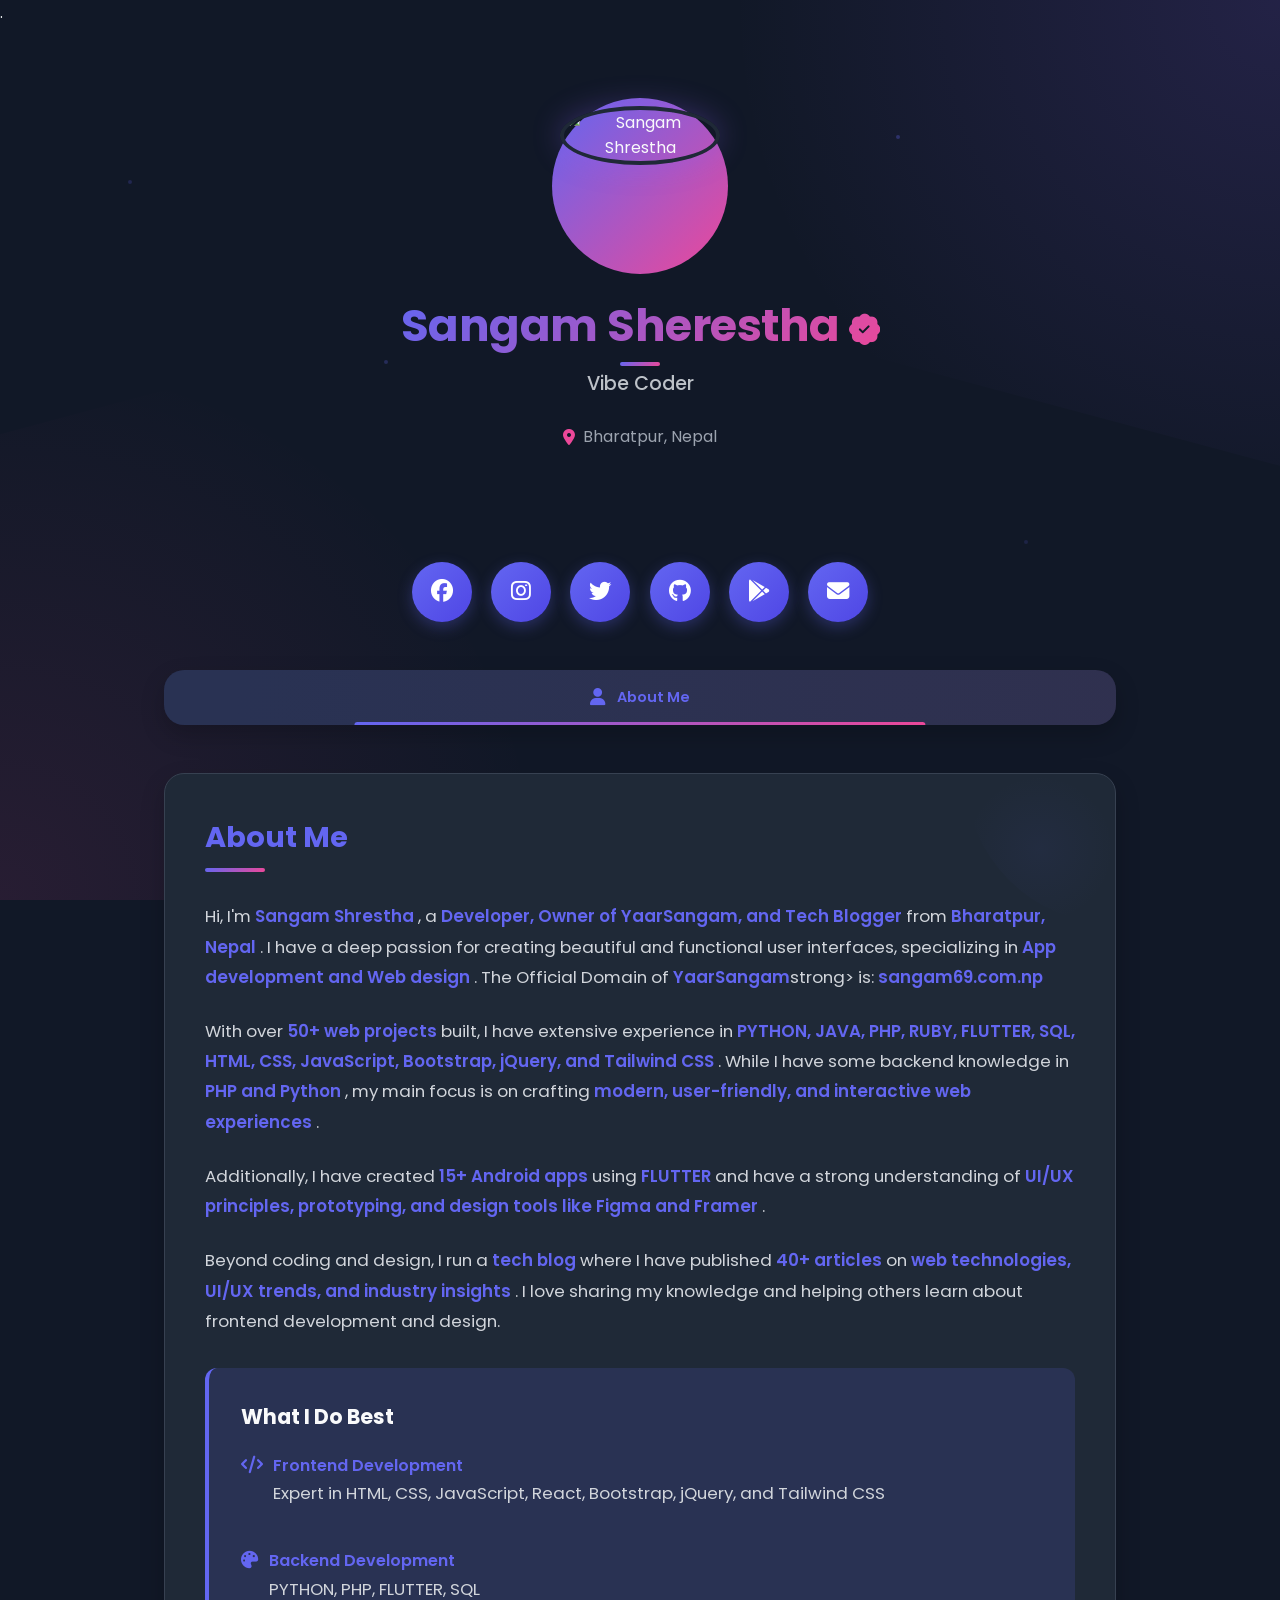
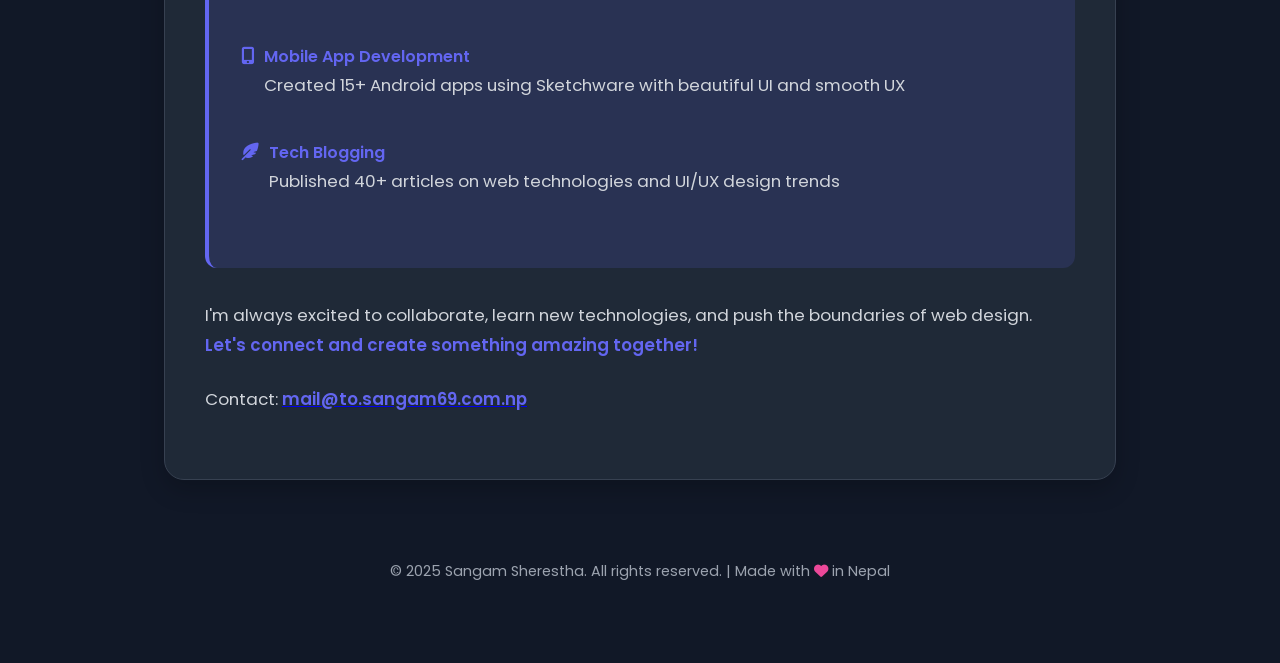
==== index.html @ 2cd7aa56 "Change stylesheet link to local style.css" ====
<!DOCTYPE html>
 <html lang="en">
 <head>
   <meta charset="UTF-8">
   <meta name="viewport" content="width=device-width, initial-scale=1.0">
   <title>Sangam Sherestha</title>
      <meta name='description' content='Sangam Shrestha'>.
   <link rel="preconnect" href="https://fonts.googleapis.com">
   <link rel="preconnect" href="https://fonts.gstatic.com" crossorigin>
      
   <link href="https://fonts.googleapis.com/css2?family=Poppins:wght@300;400;500;600;700;800&display=swap" rel="stylesheet">
   <link rel="stylesheet" href="https://cdnjs.cloudflare.com/ajax/libs/font-awesome/6.4.0/css/all.min.css">
   <link rel="stylesheet" href="https://cdn.jsdelivr.net/npm/bootstrap-icons@1.11.3/font/bootstrap-icons.min.css">
   <link rel="stylesheet" href="/style.css" type="text/css" media="all" />
      <meta name="google-site-verification" content="MipAmuFURHZiHz9UhLTNZbTchlfmKAf_ynTm5iYg9GI" />
      <link rel="icon" type="image/x-icon" href="https://yaarsangam.vercel.app//favicon.png">
 </head>
 <body>
   <!-- Background elements -->
   <div class="bg-gradient"> </div>
   <div class="particles">
     <div class="particle"> </div>
     <div class="particle"> </div>
     <div class="particle"> </div>
     <div class="particle"> </div>
     <div class="particle"> </div>
     <div class="particle"> </div>
   </div>

   <div class="container">
     <!-- Header with profile information -->
     <header>
       <div class="profile">
         <div class="profile-img-container">
           <img src="https://sangam69.com.np/uploads/team/2025-11-01-Ch7lHlYP.jpg" alt="Sangam Shrestha" class="profile-img">
         </div>
         <h1>Sangam Sherestha  <i class="bi bi-patch-check-fill" style="color: #3897F0; font-size: 0.7em; vertical-align: center;"> </i> </h1>
         <p class="tagline"> Vibe Coder</p>
         <div class="location">
           <i class="fas fa-map-marker-alt"> </i> Bharatpur, Nepal
         </div>
          
       </div>
     </header>

     <!-- Social media links -->
     <div class="social-links">
       <a href="https://www.facebook.com/to.sangam69.com.np" target="_blank" class="social-btn" aria-label="Facebook">
         <i class="fab fa-facebook"> </i>
       </a>
       <a href="https://instagram.com/to.sangam69.com.np" target="_blank" class="social-btn" aria-label="Instagram">
         <i class="fab fa-instagram"> </i>
       </a>
       <a href="https://twitter.com/" target="_blank" class="social-btn" aria-label="Twitter/X">
         <i class="fab fa-twitter"> </i>
       </a>
       <a href="https://github.com/yaarsangam" target="_blank" class="social-btn" aria-label="GitHub">
         <i class="fab fa-github"> </i>
       </a>
       <a href="https://play.google.com/store/apps/dev?id=5326924661197184970&hl=en" target="_blank" class="social-btn" aria-label="Telegram">
         <i class="fab fa-google-play"> </i>
       </a>
       <a href="mailto:mail@to.sangam69.com.np" class="social-btn" aria-label="Email">
         <i class="fas fa-envelope"> </i>
       </a>
     </div>

     <!-- Navigation tabs -->
     <div class="tabs-container">
       <ul class="tabs">
         <li class="active" data-tab="about-tab"> <i class="fas fa-user"> </i> About Me </li>
       
        
       </ul>
     </div>

     <!-- Tab contents -->
     <!-- About Tab -->
     <div class="tab-content active" id="about-tab">
       <div class="about-me">
         <h3 class="section-title">About Me </h3>
         <p>
          Hi, I'm  <strong>Sangam Shrestha </strong>, a  <strong>Developer, Owner of YaarSangam, and Tech Blogger </strong> from  <strong>Bharatpur, Nepal </strong>.  
          I have a deep passion for creating beautiful and functional user interfaces, specializing in  <strong>App development and Web design </strong>. The Official Domain of <strong>YaarSangam</strong>strong> is:<strong> sangam69.com.np</strong>  
         </p>
         <p>
          With over  <strong>50+ web projects </strong> built, I have extensive experience in  <strong>PYTHON, JAVA, PHP, RUBY, FLUTTER, SQL, HTML, CSS, JavaScript, Bootstrap, jQuery, and Tailwind CSS </strong>.  
          While I have some backend knowledge in  <strong>PHP and Python </strong>, my main focus is on crafting  <strong>modern, user-friendly, and interactive web experiences </strong>.  
         </p>
         <p>
          Additionally, I have created  <strong>15+ Android apps </strong> using  <strong>FLUTTER </strong> and have a strong understanding of  <strong>UI/UX principles, prototyping, and design tools like Figma and Framer </strong>.  
         </p>
         <p>
          Beyond coding and design, I run a  <strong>tech blog </strong> where I have published  <strong>40+ articles </strong> on  <strong>web technologies, UI/UX trends, and industry insights </strong>.  
          I love sharing my knowledge and helping others learn about frontend development and design.  
         </p>

         <div class="skill-highlight">
           <h4>What I Do Best </h4>
           <div class="skill-grid">
             <div class="skill-item">
               <div class="skill-icon">
                 <i class="fas fa-code"> </i>
               </div>
               <div class="skill-content">
                 <strong>Frontend Development </strong>
                 <p>Expert in HTML, CSS, JavaScript, React, Bootstrap, jQuery, and Tailwind CSS </p>
               </div>
             </div>
             <div class="skill-item">
               <div class="skill-icon">
                 <i class="fas fa-palette"> </i>
               </div>
               <div class="skill-content">
                 <strong>Backend Development </strong>
                 <p> PYTHON, PHP, FLUTTER, SQL</p>
               </div>
             </div>
             <div class="skill-item">
               <div class="skill-icon">
                 <i class="fas fa-mobile-alt"> </i>
               </div>
               <div class="skill-content">
                 <strong>Mobile App Development </strong>
                 <p>Created 15+ Android apps using Sketchware with beautiful UI and smooth UX </p>
               </div>
             </div>
             <div class="skill-item">
               <div class="skill-icon">
                 <i class="fas fa-feather-alt"> </i>
               </div>
               <div class="skill-content">
                 <strong>Tech Blogging </strong>
                 <p>Published 40+ articles on web technologies and UI/UX design trends </p>
               </div>
             </div>
           </div>
         </div>

         <p>
          I'm always excited to collaborate, learn new technologies, and push the boundaries of web design.  
           <strong>Let's connect and create something amazing together! </strong>  
         </p>

         
         <p>
          Contact:  
           <a href="mailto:mail@to.sangam69.com.np"><strong> mail@to.sangam69.com.np </strong>  </a>
         </p>
       </div>
     </div>

    


     <!-- Footer -->
     <footer>
       <p>© 2025 Sangam Sherestha. All rights reserved. | Made with  <i class="fas fa-heart" style="color: var(--accent-color);"> </i> in Nepal </p>
     </footer>
   </div>

   <!-- Scroll to top button -->
   <div class="scroll-top" id="scrollTop">
     <i class="fas fa-arrow-up"> </i>
   </div>
 
 </body>
 </html>
---- style.css ----
:root {
      --primary-color: #6366F1;
      --secondary-color: #8B5CF6;
      --accent-color: #EC4899;
      --background-dark: #111827;
      --background-card: #1F2937;
      --text-primary: #F9FAFB;
      --text-secondary: #D1D5DB;
      --text-muted: #9CA3AF;
      --border-color: #374151;
      --card-shadow: 0 10px 25px rgba(0, 0, 0, 0.2);
      --gradient-primary: linear-gradient(135deg, #6366F1, #4F46E5);
      --gradient-secondary: linear-gradient(135deg, #8B5CF6, #7C3AED);
      --gradient-accent: linear-gradient(135deg, #EC4899, #DB2777);
      --gradient-main: linear-gradient(135deg, #6366F1, #EC4899);
      --success-color: #10B981;
      --shadow-glow: 0 0 30px rgba(139, 92, 246, 0.3);
    }

    * {
      margin: 0;
      padding: 0;
      box-sizing: border-box;
    }

    body {
      font-family: 'Poppins', sans-serif;
      background-color: var(--background-dark);
      color: var(--text-primary);
      line-height: 1.6;
      overflow-x: hidden;
      position: relative;
      min-height: 100vh;
    }

    .bg-gradient {
      position: fixed;
      top: 0;
      left: 0;
      width: 100%;
      height: 100%;
      z-index: -1;
      background: var(--background-dark);
      overflow: hidden;
    }

    .bg-gradient::before {
      content: '';
      position: absolute;
      top: -50%;
      right: -50%;
      width: 100%;
      height: 100%;
      background: radial-gradient(circle, rgba(139, 92, 246, 0.15) 0%, rgba(17, 24, 39, 0) 70%);
      transform: rotate(15deg);
    }

    .bg-gradient::after {
      content: '';
      position: absolute;
      bottom: -50%;
      left: -50%;
      width: 100%;
      height: 100%;
      background: radial-gradient(circle, rgba(236, 72, 153, 0.1) 0%, rgba(17, 24, 39, 0) 70%);
      transform: rotate(-15deg);
    }

    .container {
      max-width: 1000px;
      margin: 0 auto;
      padding: 3rem 1.5rem;
      position: relative;
      z-index: 1;
    }

    /* Animated particles */
    .particles {
      position: fixed;
      top: 0;
      left: 0;
      width: 100%;
      height: 100%;
      z-index: -1;
      overflow: hidden;
    }

    .particle {
      position: absolute;
      width: 4px;
      height: 4px;
      background-color: rgba(99, 102, 241, 0.5);
      border-radius: 50%;
      animation: float 20s infinite linear;
    }

    .particle:nth-child(1) {
      top: 20%;
      left: 10%;
      animation-duration: 25s;
      animation-delay: 0s;
      opacity: 0.4;
    }

    .particle:nth-child(2) {
      top: 60%;
      left: 80%;
      animation-duration: 30s;
      animation-delay: 1s;
      opacity: 0.3;
    }

    .particle:nth-child(3) {
      top: 40%;
      left: 30%;
      animation-duration: 22s;
      animation-delay: 2s;
      opacity: 0.5;
    }

    .particle:nth-child(4) {
      top: 80%;
      left: 50%;
      animation-duration: 28s;
      animation-delay: 1.5s;
      opacity: 0.2;
    }

    .particle:nth-child(5) {
      top: 15%;
      left: 70%;
      animation-duration: 26s;
      animation-delay: 3s;
      opacity: 0.6;
    }

    .particle:nth-child(6) {
      top: 75%;
      left: 15%;
      animation-duration: 32s;
      animation-delay: 2.5s;
      opacity: 0.3;
    }

    @keyframes float {
      0% {
        transform: translate(0, 0) rotate(0deg);
      }
      50% {
        transform: translate(100px, 100px) rotate(180deg);
      }
      100% {
        transform: translate(0, 0) rotate(360deg);
      }
    }

    /* Header styles */
    header {
      text-align: center;
      margin-bottom: 3rem;
      position: relative;
    }

    .profile {
      display: flex;
      flex-direction: column;
      align-items: center;
      position: relative;
      padding: 2rem 0;
      opacity: 0;
      transform: translateY(20px);
      animation: fadeInUp 0.8s forwards 0.2s;
    }

    .profile-img-container {
      position: relative;
      width: 160px;
      height: 160px;
      margin-bottom: 1.5rem;
    }

    .profile-img {
      width: 100%;
      height: 100%;
      border-radius: 50%;
      object-fit: cover;
      border: 4px solid var(--background-card);
      box-shadow: var(--shadow-glow);
      transition: transform 0.4s ease, box-shadow 0.4s ease;
      position: relative;
      z-index: 2;
    }

    .profile-img:hover {
      transform: scale(1.05);
      box-shadow: 0 0 40px rgba(139, 92, 246, 0.5);
    }

    .profile-img-container::before {
      content: '';
      position: absolute;
      top: -8px;
      left: -8px;
      right: -8px;
      bottom: -8px;
      border-radius: 50%;
      background: var(--gradient-main);
      z-index: 1;
      animation: rotate 10s linear infinite;
    }

    @keyframes rotate {
      from {
        transform: rotate(0deg);
      }
      to {
        transform: rotate(360deg);
      }
    }

    .profile h1 {
      font-size: 2.8rem;
      margin-bottom: 0.5rem;
      background: var(--gradient-main);
      -webkit-background-clip: text;
      background-clip: text;
      -webkit-text-fill-color: transparent;
      font-weight: 700;
      letter-spacing: -0.5px;
      position: relative;
      display: inline-block;
    }

    .profile h1::after {
      content: '';
      position: absolute;
      bottom: -5px;
      left: 50%;
      transform: translateX(-50%);
      width: 40px;
      height: 4px;
      background: var(--gradient-main);
      border-radius: 10px;
    }

    .tagline {
      color: var(--text-secondary);
      font-size: 1.2rem;
      font-weight: 500;
      margin-bottom: 1.5rem;
      opacity: 0.9;
    }

    .location {
      display: flex;
      align-items: center;
      justify-content: center;
      color: var(--text-muted);
      font-size: 1rem;
      margin-bottom: 2rem;
    }

    .location i {
      margin-right: 0.5rem;
      color: var(--accent-color);
    }

    .website {
      display: flex;
      align-items: center;
      justify-content: center;
      color: var(--text-muted);
      font-size: 1rem;
      margin-bottom: 2rem;
    }

    .website i {
      margin-right: 0.5rem;
      color: var(--accent-color);
    }

    /* Social links */
    .social-links {
      display: flex;
      justify-content: center;
      flex-wrap: wrap;
      gap: 1.2rem;
      margin-bottom: 3rem;
      opacity: 0;
      transform: translateY(20px);
      animation: fadeInUp 0.8s forwards 0.4s;
    }

    .social-btn {
      display: flex;
      justify-content: center;
      align-items: center;
      width: 60px;
      height: 60px;
      border-radius: 50%;
      color: white;
      background: var(--gradient-primary);
      transition: all 0.3s ease;
      text-decoration: none;
      box-shadow: 0 5px 15px rgba(99, 102, 241, 0.3);
      position: relative;
      overflow: hidden;
    }

    .social-btn::before {
      content: '';
      position: absolute;
      top: 0;
      left: 0;
      width: 100%;
      height: 100%;
      background: var(--gradient-accent);
      opacity: 0;
      transition: opacity 0.3s ease;
    }

    .social-btn:hover {
      transform: translateY(-5px) scale(1.1);
      box-shadow: 0 10px 25px rgba(236, 72, 153, 0.4);
    }

    .social-btn:hover::before {
      opacity: 1;
    }

    .social-btn i {
      font-size: 1.4rem;
      position: relative;
      z-index: 1;
    }

    /* Navigation tabs */
    .tabs-container {
      margin-bottom: 3rem;
      opacity: 0;
      transform: translateY(20px);
      animation: fadeInUp 0.8s forwards 0.6s;
    }

    .tabs {
      display: flex;
      list-style: none;
      background-color: var(--background-card);
      border-radius: 20px;
      box-shadow: var(--card-shadow);
      overflow: hidden;
      position: relative;
      z-index: 5;
    }

    .tabs::before {
      content: '';
      position: absolute;
      top: 0;
      left: 0;
      width: 100%;
      height: 100%;
      background: linear-gradient(to right, rgba(99, 102, 241, 0.05), rgba(236, 72, 153, 0.05));
      z-index: -1;
    }

    .tabs li {
      flex: 1;
      text-align: center;
      padding: 1rem 0.5rem;
      cursor: pointer;
      font-weight: 600;
      transition: all 0.4s cubic-bezier(0.175, 0.885, 0.32, 1.275);
      font-size: 0.9rem;
      position: relative;
      overflow: hidden;
      color: var(--text-muted);
      border-radius: 15px;
      display: inline-flex;
      align-items: center;
      justify-content: center;
      gap: 4px;
      white-space: nowrap;
    }

    .tabs li::before {
      content: '';
      position: absolute;
      bottom: 0;
      left: 50%;
      transform: translateX(-50%);
      width: 0;
      height: 3px;
      background: var(--gradient-main);
      transition: width 0.3s ease;
      border-radius: 3px 3px 0 0;
    }

    .tabs li.active {
      color: var(--primary-color);
      background-color: rgba(99, 102, 241, 0.1);
    }

    .tabs li.active::before {
      width: 60%;
    }

    .tabs li:not(.active):hover {
      background-color: rgba(99, 102, 241, 0.05);
      color: var(--text-secondary);
    }

    .tabs li:not(.active):hover::before {
      width: 20%;
    }

    .tabs li i {
      margin-right: 8px;
      font-size: 1.1rem;
    }

    /* Tab content */
    .tab-content {
      display: none;
      animation: fadeIn 0.5s;
      background-color: var(--background-card);
      border-radius: 20px;
      padding: 2.5rem;
      box-shadow: var(--card-shadow);
      margin-bottom: 3rem;
      position: relative;
      overflow: hidden;
      transition: all 0.3s ease;
      border: 1px solid var(--border-color);
      opacity: 0;
      transform: translateY(20px);
    }

    .tab-content.active {
      display: block;
      animation: fadeInUp 0.5s forwards;
    }

    .tab-content::before {
      content: '';
      position: absolute;
      top: 0;
      right: 0;
      width: 150px;
      height: 150px;
      background: radial-gradient(circle, rgba(99,102,241,0.05) 0%, rgba(17,24,39,0) 70%);
      border-radius: 0 0 0 100%;
    }

    @keyframes fadeIn {
      from { opacity: 0; }
      to { opacity: 1; }
    }

    @keyframes fadeInUp {
      from { 
        opacity: 0;
        transform: translateY(20px);
      }
      to { 
        opacity: 1;
        transform: translateY(0);
      }
    }

    /* About section */
    .section-title {
      color: var(--primary-color);
      margin-bottom: 1.8rem;
      font-size: 1.8rem;
      position: relative;
      padding-bottom: 0.8rem;
      display: inline-block;
    }

    .section-title::after {
      content: "";
      position: absolute;
      bottom: 0;
      left: 0;
      width: 60px;
      height: 4px;
      background: var(--gradient-main);
      border-radius: 10px;
    }

    .about-me p {
      margin-bottom: 1.5rem;
      font-size: 1.05rem;
      color: var(--text-secondary);
      line-height: 1.8;
    }

    .about-me strong {
      color: var(--primary-color);
      font-weight: 600;
    }

    .about-me i {
      color: var(--success-color);
      margin-right: 8px;
    }

    .skill-highlight {
      background-color: rgba(99, 102, 241, 0.15);
      border-radius: 12px;
      padding: 2rem;
      margin: 2rem 0;
      border-left: 4px solid var(--primary-color);
    }

    .skill-highlight h4 {
      color: var(--text-primary);
      margin-bottom: 1.2rem;
      font-size: 1.3rem;
    }

    .skill-item {
      display: flex;
      align-items: flex-start;
      margin-bottom: 1rem;
      color: var(--text-secondary);
    }

    .skill-item i {
      color: var(--primary-color);
      font-size: 1.1rem;
      margin-right: 10px;
      margin-top: 3px;
    }

    /* Projects section */
    .projects-grid {
      display: grid;
      grid-template-columns: repeat(auto-fill, minmax(280px, 1fr));
      gap: 30px;
      margin-top: 1.8rem;
    }

    .project-card {
      background-color: rgba(31, 41, 55, 0.7);
      border-radius: 16px;
      overflow: hidden;
      box-shadow: var(--card-shadow);
      transition: all 0.4s ease;
      position: relative;
      top: 0;
      border: 1px solid var(--border-color);
      opacity: 0;
      transform: translateY(20px);
      animation: fadeInUp 0.5s forwards;
      animation-delay: calc(var(--index) * 0.1s);
    }

    .project-card:hover {
      transform: translateY(-10px);
      box-shadow: 0 15px 35px rgba(0, 0, 0, 0.3);
      border-color: rgba(99, 102, 241, 0.3);
    }

    .project-image {
      height: 200px;
      position: relative;
      overflow: hidden;
      display: flex;
      align-items: center;
      justify-content: center;
      transition: all 0.4s ease;
    }

    .project-image img {
      width: 100%;
      height: 100%;
      object-fit: cover;
      transition: transform 0.4s ease;
    }

    .project-image::after {
      content: '';
      position: absolute;
      bottom: 0;
      left: 0;
      width: 100%;
      height: 70%;
      background: linear-gradient(to top, rgba(17, 24, 39, 0.9), rgba(17, 24, 39, 0));
    }

    .project-card:hover .project-image img {
      transform: scale(1.1);
    }

    .project-overlay {
      position: absolute;
      top: 15px;
      left: 15px;
      z-index: 2;
    }

    .project-category {
      display: inline-block;
      background-color: rgba(99, 102, 241, 0.9);
      color: white;
      font-size: 0.8rem;
      font-weight: 600;
      padding: 6px 15px;
      border-radius: 30px;
      box-shadow: 0 5px 15px rgba(0, 0, 0, 0.2);
    }

    .project-content {
      padding: 1.5rem;
    }

    .project-card h4 {
      color: var(--text-primary);
      font-size: 1.3rem;
      font-weight: 600;
      margin-bottom: 0.8rem;
    }

    .project-card p {
      font-size: 0.95rem;
      color: var(--text-muted);
      line-height: 1.6;
      margin-bottom: 1.5rem;
    }

    .project-tags {
      display: flex;
      flex-wrap: wrap;
      gap: 8px;
      margin-bottom: 1.5rem;
    }

    .project-tag {
      font-size: 0.75rem;
      background-color: rgba(55, 65, 81, 0.7);
      color: var(--text-secondary);
      padding: 4px 10px;
      border-radius: 20px;
    }

    .project-link {
      display: inline-block;
      background: var(--gradient-primary);
      color: white;
      text-align: center;
      padding: 0.8rem 1.5rem;
      border-radius: 30px;
      text-decoration: none;
      font-weight: 500;
      transition: all 0.3s;
      position: relative;
      overflow: hidden;
      z-index: 1;
      box-shadow: 0 5px 15px rgba(99, 102, 241, 0.3);
    }

    .project-link::before {
      content: '';
      position: absolute;
      top: 0;
      left: 0;
      width: 100%;
      height: 100%;
      background: var(--gradient-accent);
      opacity: 0;
      transition: opacity 0.3s ease;
      z-index: -1;
    }

    .project-link:hover {
      transform: translateY(-3px);
      box-shadow: 0 8px 25px rgba(236, 72, 153, 0.4);
    }

    .project-link:hover::before {
      opacity: 1;
    }

    .project-link i {
      margin-left: 8px;
    }

    /* Skills section */
    .skills-container {
      display: flex;
      flex-direction: column;
      gap: 35px;
      margin-top: 1.8rem;
    }

    .skill-category {
      background-color: rgba(31, 41, 55, 0.7);
      border-radius: 16px;
      padding: 2rem;
      box-shadow: var(--card-shadow);
      border: 1px solid var(--border-color);
      transition: all 0.3s ease;
    }

    .skill-category:hover {
      transform: translateY(-5px);
      box-shadow: 0 15px 30px rgba(0, 0, 0, 0.2);
      border-color: rgba(99, 102, 241, 0.3);
    }

    .skill-category h4 {
      margin-bottom: 1.5rem;
      color: var(--primary-color);
      font-size: 1.3rem;
      position: relative;
      display: inline-block;
      padding-bottom: 0.5rem;
    }

    .skill-category h4::after {
      content: "";
      position: absolute;
      bottom: 0;
      left: 0;
      width: 40px;
      height: 3px;
      background: var(--gradient-main);
      border-radius: 10px;
    }

    .skill-items {
      display: flex;
      flex-wrap: wrap;
      gap: 15px;
    }

    .skill-tag {
      position: relative;
      background: rgba(55, 65, 81, 0.7);
      color: var(--text-secondary);
      padding: 10px 20px;
      border-radius: 30px;
      font-size: 0.95rem;
      font-weight: 500;
      box-shadow: 0 4px 10px rgba(0, 0, 0, 0.2);
      transition: all 0.3s;
      overflow: hidden;
      z-index: 1;
      border: 1px solid var(--border-color);
      opacity: 0;
      transform: translateY(10px);
      animation: fadeInUp 0.5s forwards;
      animation-delay: calc(var(--index) * 0.1s);
    }

    .skill-tag::before {
      content: '';
      position: absolute;
      top: 0;
      left: 0;
      width: 100%;
      height: 100%;
      background: var(--gradient-main);
      opacity: 0;
      transition: opacity 0.3s ease;
      z-index: -1;
    }

    .skill-tag:hover {
      transform: translateY(-3px) scale(1.05);
      color: white;
      box-shadow: 0 6px 15px rgba(99, 102, 241, 0.3);
    }

    .skill-tag:hover::before {
      opacity: 1;
    }

    /* Blog section */
    .blog-posts {
      display: flex;
      flex-direction: column;
      gap: 30px;
      margin-top: 1.8rem;
    }

    .blog-card {
      display: flex;
      flex-direction: column;
      background-color: rgba(31, 41, 55, 0.7);
      border-radius: 16px;
      overflow: hidden;
      box-shadow: var(--card-shadow);
      transition: all 0.4s ease;
      border: 1px solid var(--border-color);
      opacity: 0;
      transform: translateY(20px);
      animation: fadeInUp 0.5s forwards;
      animation-delay: calc(var(--index) * 0.1s);
    }

    .blog-card:hover {
      transform: translateY(-8px);
      box-shadow: 0 15px 30px rgba(0, 0, 0, 0.2);
      border-color: rgba(99, 102, 241, 0.3);
    }

    .blog-image {
      height: 220px;
      overflow: hidden;
    }

    .blog-image img {
      width: 100%;
      height: 100%;
      object-fit: cover;
      transition: transform 0.4s ease;
    }

    .blog-card:hover .blog-image img {
      transform: scale(1.1);
    }

    .blog-content {
      padding: 1.8rem;
      flex: 1;
      display: flex;
      flex-direction: column;
    }

    .blog-meta {
      display: flex;
      align-items: center;
      justify-content: space-between;
      margin-bottom: 1rem;
      font-size: 0.9rem;
      color: var(--text-muted);
    }

    .blog-date i {
      margin-right: 6px;
      color: var(--primary-color);
    }

    .blog-category {
      background-color: rgba(99, 102, 241, 0.2);
      color: var(--primary-color);
      padding: 4px 12px;
      border-radius: 20px;
      font-size: 0.8rem;
      font-weight: 500;
    }

    .blog-card h4 {
      font-size: 1.4rem;
      margin-bottom: 1rem;
      color: var(--text-primary);
      line-height: 1.4;
    }

    .blog-excerpt {
      color: var(--text-muted);
      margin-bottom: 1.5rem;
      line-height: 1.6;
      flex: 1;
    }

    .read-more {
      display: inline-block;
      color: var(--primary-color);
      font-weight: 600;
      text-decoration: none;
      transition: all 0.3s;
      position: relative;
    }

    .read-more::after {
      content: '';
      position: absolute;
      bottom: -3px;
      left: 0;
      width: 0;
      height: 2px;
      background: var(--gradient-main);
      transition: width 0.3s ease;
    }

    .read-more:hover {
      color: var(--accent-color);
    }

    .read-more:hover::after {
      width: 100%;
    }

    .read-more i {
      margin-left: 6px;
      transition: transform 0.3s ease;
    }

    .read-more:hover i {
      transform: translateX(5px);
    }

    /* Contact section */
    .contact-form {
      margin-top: 1.8rem;
    }

    .form-group {
      margin-bottom: 1.5rem;
      position: relative;
    }

    .form-group label {
      display: block;
      margin-bottom: 0.8rem;
      color: var(--text-secondary);
      font-weight: 500;
    }

    .form-control {
      width: 100%;
      padding: 1rem 1.2rem;
      background-color: rgba(31, 41, 55, 0.8);
      border: 1px solid var(--border-color);
      border-radius: 12px;
      color: var(--text-primary);
      font-family: 'Poppins', sans-serif;
      font-size: 1rem;
      transition: all 0.3s;
    }

    .form-control:focus {
      outline: none;
      border-color: var(--primary-color);
      box-shadow: 0 0 0 3px rgba(99, 102, 241, 0.2);
      background-color: rgba(31, 41, 55, 0.9);
    }

    textarea.form-control {
      min-height: 150px;
      resize: vertical;
    }

    .submit-btn {
      display: inline-block;
      background: var(--gradient-primary);
      color: white;
      border: none;
      padding: 1rem 2rem;
      border-radius: 30px;
      font-size: 1rem;
      font-weight: 600;
      cursor: pointer;
      transition: all 0.3s;
      box-shadow: 0 5px 15px rgba(99, 102, 241, 0.3);
      position: relative;
      overflow: hidden;
      z-index: 1;
    }

    .submit-btn::before {
      content: '';
      position: absolute;
      top: 0;
      left: 0;
      width: 100%;
      height: 100%;
      background: var(--gradient-accent);
      opacity: 0;
      transition: opacity 0.3s ease;
      z-index: -1;
    }

    .submit-btn:hover {
      transform: translateY(-3px);
      box-shadow: 0 8px 25px rgba(236, 72, 153, 0.4);
    }

    .submit-btn:hover::before {
      opacity: 1;
    }

    .submit-btn i {
      margin-right: 8px;
    }

    /* Footer */
    footer {
      text-align: center;
      padding: 2rem 0;
      color: var(--text-muted);
      font-size: 0.9rem;
      position: relative;
    }

    footer a {
      color: var(--primary-color);
      text-decoration: none;
      transition: color 0.3s;
    }

    footer a:hover {
      color: var(--accent-color);
    }

    /* Scroll to top button */
    .scroll-top {
      position: fixed;
      bottom: 30px;
      right: 30px;
      width: 50px;
      height: 50px;
      background: var(--gradient-primary);
      border-radius: 50%;
      display: flex;
      align-items: center;
      justify-content: center;
      color: white;
      font-size: 1.2rem;
      cursor: pointer;
      opacity: 0;
      visibility: hidden;
      transition: all 0.3s;
      box-shadow: 0 5px 15px rgba(99, 102, 241, 0.3);
      z-index: 100;
    }

    .scroll-top.visible {
      opacity: 1;
      visibility: visible;
    }

    .scroll-top:hover {
      transform: translateY(-5px);
      box-shadow: 0 8px 25px rgba(236, 72, 153, 0.4);
      background: var(--gradient-accent);
    }

    /* Media Queries */
    @media (max-width: 768px) {
      .container {
        padding: 2rem 1rem;
      }

      .profile h1 {
        font-size: 2.2rem;
      }

      .tagline {
        font-size: 1rem;
      }

      .tabs {
        padding: 6px;
        gap: 4px;
      }

      .tabs li {
        padding: 0.8rem 0.4rem;
        font-size: 0.8rem;
      }

      .tabs li i {
        font-size: 0.9rem;
      }

      .tab-content {
        padding: 2rem 1.5rem;
      }

      .section-title {
        font-size: 1.5rem;
      }

      .projects-grid {
        grid-template-columns: 1fr;
      }

      .blog-card {
        flex-direction: column;
      }

      .blog-image {
        width: 100%;
        height: 200px;
      }
    }

    @media (max-width: 480px) {
      .profile-img-container {
        width: 140px;
        height: 140px;
      }

      .profile h1 {
        font-size: 1.8rem;
      }

      .social-btn {
        width: 50px;
        height: 50px;
      }

      .tabs li {
        padding: 0.6rem 0.3rem;
        font-size: 0.7rem;
      }

      .tabs li i {
        font-size: 0.8rem;
      }

      .section-title {
        font-size: 1.4rem;
      }

      .skill-tag {
        font-size: 0.85rem;
        padding: 8px 15px;
      }

      .submit-btn {
        width: 100%;
      }
    }

    .notification {
      position: fixed;
      top: 20px;
      right: 20px;
      padding: 15px 20px;
      border-radius: 10px;
      background-color: var(--background-card);
      border-left: 4px solid var(--primary-color);
      box-shadow: 0 5px 20px rgba(0, 0, 0, 0.3);
      display: flex;
      align-items: center;
      justify-content: space-between;
      z-index: 1000;
      max-width: 350px;
      transform: translateX(120%);
      transition: transform 0.3s ease;
    }

    .notification.show {
      transform: translateX(0);
    }

    .notification.success {
      border-left-color: var(--success-color);
    }

    .notification.error {
      border-left-color: #EF4444;
    }

    .notification-content {
      display: flex;
      align-items: center;
    }

    .notification-content i {
      font-size: 1.2rem;
      margin-right: 10px;
    }

    .notification.success .notification-content i {
      color: var(--success-color);
    }

    .notification.error .notification-content i {
      color: #EF4444;
    }

    .notification p {
      color: var(--text-secondary);
      font-size: 0.95rem;
    }

    .close-notification {
      background: none;
      border: none;
      color: var(--text-muted);
      cursor: pointer;
      font-size: 0.9rem;
      margin-left: 15px;
      transition: color 0.3s;
    }

    .close-notification:hover {
      color: var(--text-primary);
    }
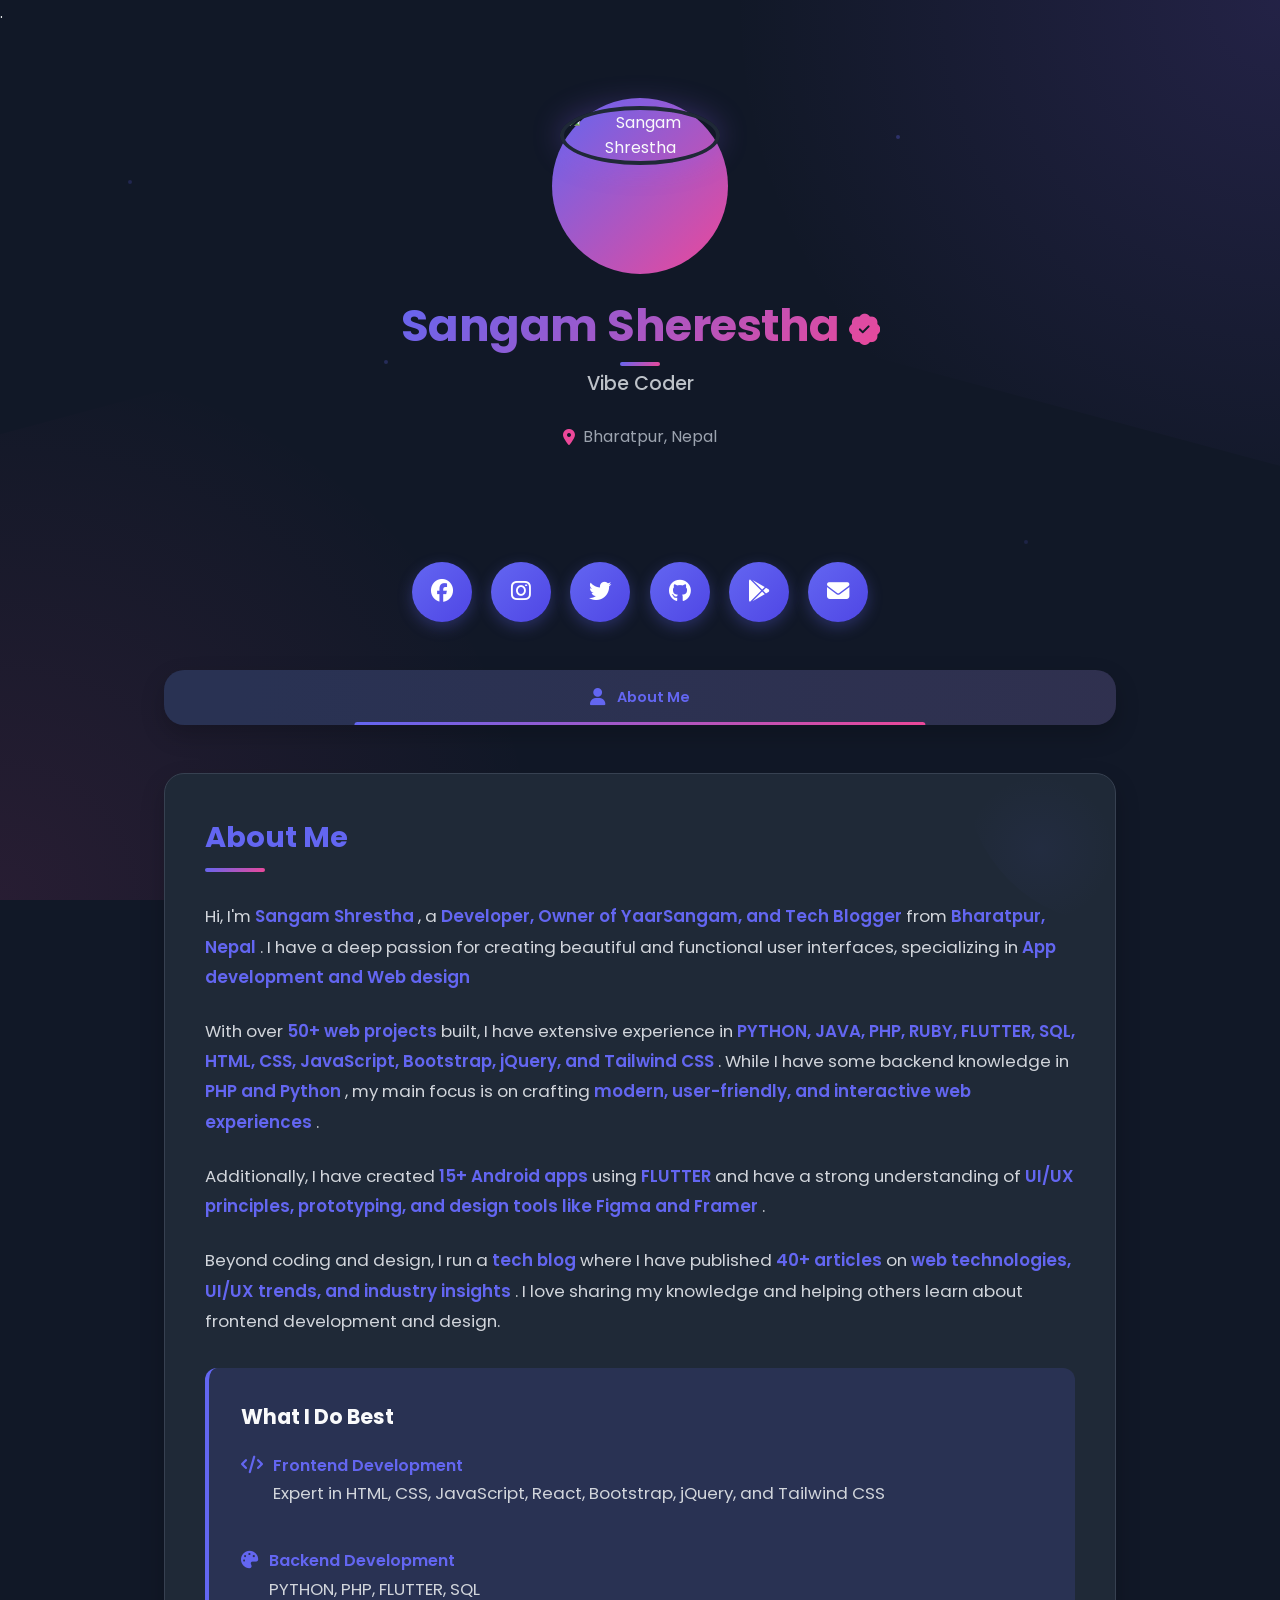
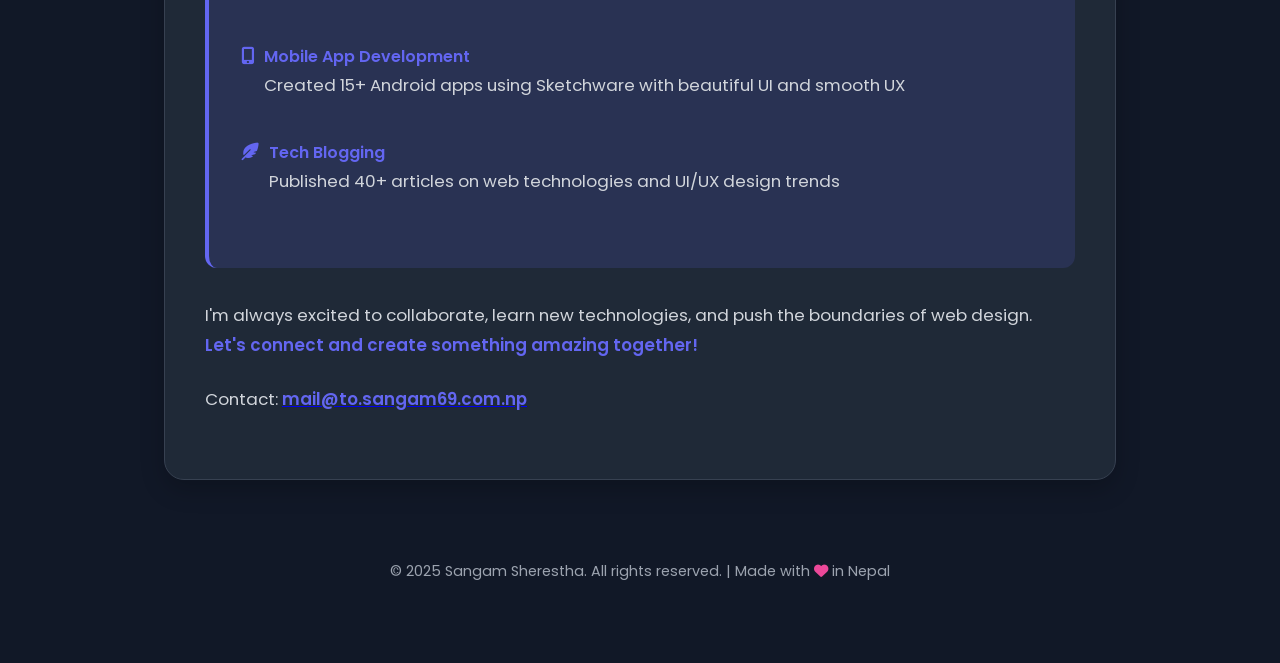
==== commit 1de6b438: "Update About Me section in index.html Removed the official domain mention from the About Me section." ====
--- a/index.html
+++ b/index.html
@@ -13,8 +13,16 @@
    <link rel="stylesheet" href="https://cdnjs.cloudflare.com/ajax/libs/font-awesome/6.4.0/css/all.min.css">
    <link rel="stylesheet" href="https://cdn.jsdelivr.net/npm/bootstrap-icons@1.11.3/font/bootstrap-icons.min.css">
    <link rel="stylesheet" href="/style.css" type="text/css" media="all" />
-      <meta name="google-site-verification" content="MipAmuFURHZiHz9UhLTNZbTchlfmKAf_ynTm5iYg9GI" />
-      <link rel="icon" type="image/x-icon" href="https://yaarsangam.vercel.app//favicon.png">
+      
+      
+
+  <link rel="icon" href="https://sangamsherestha.qzz.io/ogimg.jpg" type="image/x-icon">
+
+  <meta property="og:title" content="Sangam Shrestha">
+    <meta property="og:description" content="Sangam Sherestha">
+    <meta property="og:image" content="https://sangamsherestha.qzz.io/ogimg.jpg">
+    <meta property="og:url" content="https://sangamsherestha.qzz.io">
+    <meta property="og:type" content="website">
  </head>
  <body>
    <!-- Background elements -->
@@ -82,7 +90,7 @@
          <h3 class="section-title">About Me </h3>
          <p>
           Hi, I'm  <strong>Sangam Shrestha </strong>, a  <strong>Developer, Owner of YaarSangam, and Tech Blogger </strong> from  <strong>Bharatpur, Nepal </strong>.  
-          I have a deep passion for creating beautiful and functional user interfaces, specializing in  <strong>App development and Web design </strong>. The Official Domain of <strong>YaarSangam</strong>strong> is:<strong> sangam69.com.np</strong>  
+          I have a deep passion for creating beautiful and functional user interfaces, specializing in  <strong>App development and Web design </strong>  
          </p>
          <p>
           With over  <strong>50+ web projects </strong> built, I have extensive experience in  <strong>PYTHON, JAVA, PHP, RUBY, FLUTTER, SQL, HTML, CSS, JavaScript, Bootstrap, jQuery, and Tailwind CSS </strong>.  
@@ -160,10 +168,7 @@
      </footer>
    </div>
 
-   <!-- Scroll to top button -->
-   <div class="scroll-top" id="scrollTop">
-     <i class="fas fa-arrow-up"> </i>
-   </div>
+   
  
  </body>
  </html>   
--- a/style.css
+++ b/style.css
@@ -1,1197 +1,2 @@
-
-     :root {
-      --primary-color: #6366F1;
-      --secondary-color: #8B5CF6;
-      --accent-color: #EC4899;
-      --background-dark: #111827;
-      --background-card: #1F2937;
-      --text-primary: #F9FAFB;
-      --text-secondary: #D1D5DB;
-      --text-muted: #9CA3AF;
-      --border-color: #374151;
-      --card-shadow: 0 10px 25px rgba(0, 0, 0, 0.2);
-      --gradient-primary: linear-gradient(135deg, #6366F1, #4F46E5);
-      --gradient-secondary: linear-gradient(135deg, #8B5CF6, #7C3AED);
-      --gradient-accent: linear-gradient(135deg, #EC4899, #DB2777);
-      --gradient-main: linear-gradient(135deg, #6366F1, #EC4899);
-      --success-color: #10B981;
-      --shadow-glow: 0 0 30px rgba(139, 92, 246, 0.3);
-    }
-
-    * {
-      margin: 0;
-      padding: 0;
-      box-sizing: border-box;
-    }
-
-    body {
-      font-family: 'Poppins', sans-serif;
-      background-color: var(--background-dark);
-      color: var(--text-primary);
-      line-height: 1.6;
-      overflow-x: hidden;
-      position: relative;
-      min-height: 100vh;
-    }
-
-    .bg-gradient {
-      position: fixed;
-      top: 0;
-      left: 0;
-      width: 100%;
-      height: 100%;
-      z-index: -1;
-      background: var(--background-dark);
-      overflow: hidden;
-    }
-
-    .bg-gradient::before {
-      content: '';
-      position: absolute;
-      top: -50%;
-      right: -50%;
-      width: 100%;
-      height: 100%;
-      background: radial-gradient(circle, rgba(139, 92, 246, 0.15) 0%, rgba(17, 24, 39, 0) 70%);
-      transform: rotate(15deg);
-    }
-
-    .bg-gradient::after {
-      content: '';
-      position: absolute;
-      bottom: -50%;
-      left: -50%;
-      width: 100%;
-      height: 100%;
-      background: radial-gradient(circle, rgba(236, 72, 153, 0.1) 0%, rgba(17, 24, 39, 0) 70%);
-      transform: rotate(-15deg);
-    }
-
-    .container {
-      max-width: 1000px;
-      margin: 0 auto;
-      padding: 3rem 1.5rem;
-      position: relative;
-      z-index: 1;
-    }
-
-    /* Animated particles */
-    .particles {
-      position: fixed;
-      top: 0;
-      left: 0;
-      width: 100%;
-      height: 100%;
-      z-index: -1;
-      overflow: hidden;
-    }
-
-    .particle {
-      position: absolute;
-      width: 4px;
-      height: 4px;
-      background-color: rgba(99, 102, 241, 0.5);
-      border-radius: 50%;
-      animation: float 20s infinite linear;
-    }
-
-    .particle:nth-child(1) {
-      top: 20%;
-      left: 10%;
-      animation-duration: 25s;
-      animation-delay: 0s;
-      opacity: 0.4;
-    }
-
-    .particle:nth-child(2) {
-      top: 60%;
-      left: 80%;
-      animation-duration: 30s;
-      animation-delay: 1s;
-      opacity: 0.3;
-    }
-
-    .particle:nth-child(3) {
-      top: 40%;
-      left: 30%;
-      animation-duration: 22s;
-      animation-delay: 2s;
-      opacity: 0.5;
-    }
-
-    .particle:nth-child(4) {
-      top: 80%;
-      left: 50%;
-      animation-duration: 28s;
-      animation-delay: 1.5s;
-      opacity: 0.2;
-    }
-
-    .particle:nth-child(5) {
-      top: 15%;
-      left: 70%;
-      animation-duration: 26s;
-      animation-delay: 3s;
-      opacity: 0.6;
-    }
-
-    .particle:nth-child(6) {
-      top: 75%;
-      left: 15%;
-      animation-duration: 32s;
-      animation-delay: 2.5s;
-      opacity: 0.3;
-    }
-
-    @keyframes float {
-      0% {
-        transform: translate(0, 0) rotate(0deg);
-      }
-      50% {
-        transform: translate(100px, 100px) rotate(180deg);
-      }
-      100% {
-        transform: translate(0, 0) rotate(360deg);
-      }
-    }
-
-    /* Header styles */
-    header {
-      text-align: center;
-      margin-bottom: 3rem;
-      position: relative;
-    }
-
-    .profile {
-      display: flex;
-      flex-direction: column;
-      align-items: center;
-      position: relative;
-      padding: 2rem 0;
-      opacity: 0;
-      transform: translateY(20px);
-      animation: fadeInUp 0.8s forwards 0.2s;
-    }
-
-    .profile-img-container {
-      position: relative;
-      width: 160px;
-      height: 160px;
-      margin-bottom: 1.5rem;
-    }
-
-    .profile-img {
-      width: 100%;
-      height: 100%;
-      border-radius: 50%;
-      object-fit: cover;
-      border: 4px solid var(--background-card);
-      box-shadow: var(--shadow-glow);
-      transition: transform 0.4s ease, box-shadow 0.4s ease;
-      position: relative;
-      z-index: 2;
-    }
-
-    .profile-img:hover {
-      transform: scale(1.05);
-      box-shadow: 0 0 40px rgba(139, 92, 246, 0.5);
-    }
-
-    .profile-img-container::before {
-      content: '';
-      position: absolute;
-      top: -8px;
-      left: -8px;
-      right: -8px;
-      bottom: -8px;
-      border-radius: 50%;
-      background: var(--gradient-main);
-      z-index: 1;
-      animation: rotate 10s linear infinite;
-    }
-
-    @keyframes rotate {
-      from {
-        transform: rotate(0deg);
-      }
-      to {
-        transform: rotate(360deg);
-      }
-    }
-
-    .profile h1 {
-      font-size: 2.8rem;
-      margin-bottom: 0.5rem;
-      background: var(--gradient-main);
-      -webkit-background-clip: text;
-      background-clip: text;
-      -webkit-text-fill-color: transparent;
-      font-weight: 700;
-      letter-spacing: -0.5px;
-      position: relative;
-      display: inline-block;
-    }
-
-    .profile h1::after {
-      content: '';
-      position: absolute;
-      bottom: -5px;
-      left: 50%;
-      transform: translateX(-50%);
-      width: 40px;
-      height: 4px;
-      background: var(--gradient-main);
-      border-radius: 10px;
-    }
-
-    .tagline {
-      color: var(--text-secondary);
-      font-size: 1.2rem;
-      font-weight: 500;
-      margin-bottom: 1.5rem;
-      opacity: 0.9;
-    }
-
-    .location {
-      display: flex;
-      align-items: center;
-      justify-content: center;
-      color: var(--text-muted);
-      font-size: 1rem;
-      margin-bottom: 2rem;
-    }
-
-    .location i {
-      margin-right: 0.5rem;
-      color: var(--accent-color);
-    }
-
-    .website {
-      display: flex;
-      align-items: center;
-      justify-content: center;
-      color: var(--text-muted);
-      font-size: 1rem;
-      margin-bottom: 2rem;
-    }
-
-    .website i {
-      margin-right: 0.5rem;
-      color: var(--accent-color);
-    }
-
-    /* Social links */
-    .social-links {
-      display: flex;
-      justify-content: center;
-      flex-wrap: wrap;
-      gap: 1.2rem;
-      margin-bottom: 3rem;
-      opacity: 0;
-      transform: translateY(20px);
-      animation: fadeInUp 0.8s forwards 0.4s;
-    }
-
-    .social-btn {
-      display: flex;
-      justify-content: center;
-      align-items: center;
-      width: 60px;
-      height: 60px;
-      border-radius: 50%;
-      color: white;
-      background: var(--gradient-primary);
-      transition: all 0.3s ease;
-      text-decoration: none;
-      box-shadow: 0 5px 15px rgba(99, 102, 241, 0.3);
-      position: relative;
-      overflow: hidden;
-    }
-
-    .social-btn::before {
-      content: '';
-      position: absolute;
-      top: 0;
-      left: 0;
-      width: 100%;
-      height: 100%;
-      background: var(--gradient-accent);
-      opacity: 0;
-      transition: opacity 0.3s ease;
-    }
-
-    .social-btn:hover {
-      transform: translateY(-5px) scale(1.1);
-      box-shadow: 0 10px 25px rgba(236, 72, 153, 0.4);
-    }
-
-    .social-btn:hover::before {
-      opacity: 1;
-    }
-
-    .social-btn i {
-      font-size: 1.4rem;
-      position: relative;
-      z-index: 1;
-    }
-
-    /* Navigation tabs */
-    .tabs-container {
-      margin-bottom: 3rem;
-      opacity: 0;
-      transform: translateY(20px);
-      animation: fadeInUp 0.8s forwards 0.6s;
-    }
-
-    .tabs {
-      display: flex;
-      list-style: none;
-      background-color: var(--background-card);
-      border-radius: 20px;
-      box-shadow: var(--card-shadow);
-      overflow: hidden;
-      position: relative;
-      z-index: 5;
-    }
-
-    .tabs::before {
-      content: '';
-      position: absolute;
-      top: 0;
-      left: 0;
-      width: 100%;
-      height: 100%;
-      background: linear-gradient(to right, rgba(99, 102, 241, 0.05), rgba(236, 72, 153, 0.05));
-      z-index: -1;
-    }
-
-    .tabs li {
-      flex: 1;
-      text-align: center;
-      padding: 1rem 0.5rem;
-      cursor: pointer;
-      font-weight: 600;
-      transition: all 0.4s cubic-bezier(0.175, 0.885, 0.32, 1.275);
-      font-size: 0.9rem;
-      position: relative;
-      overflow: hidden;
-      color: var(--text-muted);
-      border-radius: 15px;
-      display: inline-flex;
-      align-items: center;
-      justify-content: center;
-      gap: 4px;
-      white-space: nowrap;
-    }
-
-    .tabs li::before {
-      content: '';
-      position: absolute;
-      bottom: 0;
-      left: 50%;
-      transform: translateX(-50%);
-      width: 0;
-      height: 3px;
-      background: var(--gradient-main);
-      transition: width 0.3s ease;
-      border-radius: 3px 3px 0 0;
-    }
-
-    .tabs li.active {
-      color: var(--primary-color);
-      background-color: rgba(99, 102, 241, 0.1);
-    }
-
-    .tabs li.active::before {
-      width: 60%;
-    }
-
-    .tabs li:not(.active):hover {
-      background-color: rgba(99, 102, 241, 0.05);
-      color: var(--text-secondary);
-    }
-
-    .tabs li:not(.active):hover::before {
-      width: 20%;
-    }
-
-    .tabs li i {
-      margin-right: 8px;
-      font-size: 1.1rem;
-    }
-
-    /* Tab content */
-    .tab-content {
-      display: none;
-      animation: fadeIn 0.5s;
-      background-color: var(--background-card);
-      border-radius: 20px;
-      padding: 2.5rem;
-      box-shadow: var(--card-shadow);
-      margin-bottom: 3rem;
-      position: relative;
-      overflow: hidden;
-      transition: all 0.3s ease;
-      border: 1px solid var(--border-color);
-      opacity: 0;
-      transform: translateY(20px);
-    }
-
-    .tab-content.active {
-      display: block;
-      animation: fadeInUp 0.5s forwards;
-    }
-
-    .tab-content::before {
-      content: '';
-      position: absolute;
-      top: 0;
-      right: 0;
-      width: 150px;
-      height: 150px;
-      background: radial-gradient(circle, rgba(99,102,241,0.05) 0%, rgba(17,24,39,0) 70%);
-      border-radius: 0 0 0 100%;
-    }
-
-    @keyframes fadeIn {
-      from { opacity: 0; }
-      to { opacity: 1; }
-    }
-
-    @keyframes fadeInUp {
-      from { 
-        opacity: 0;
-        transform: translateY(20px);
-      }
-      to { 
-        opacity: 1;
-        transform: translateY(0);
-      }
-    }
-
-    /* About section */
-    .section-title {
-      color: var(--primary-color);
-      margin-bottom: 1.8rem;
-      font-size: 1.8rem;
-      position: relative;
-      padding-bottom: 0.8rem;
-      display: inline-block;
-    }
-
-    .section-title::after {
-      content: "";
-      position: absolute;
-      bottom: 0;
-      left: 0;
-      width: 60px;
-      height: 4px;
-      background: var(--gradient-main);
-      border-radius: 10px;
-    }
-
-    .about-me p {
-      margin-bottom: 1.5rem;
-      font-size: 1.05rem;
-      color: var(--text-secondary);
-      line-height: 1.8;
-    }
-
-    .about-me strong {
-      color: var(--primary-color);
-      font-weight: 600;
-    }
-
-    .about-me i {
-      color: var(--success-color);
-      margin-right: 8px;
-    }
-
-    .skill-highlight {
-      background-color: rgba(99, 102, 241, 0.15);
-      border-radius: 12px;
-      padding: 2rem;
-      margin: 2rem 0;
-      border-left: 4px solid var(--primary-color);
-    }
-
-    .skill-highlight h4 {
-      color: var(--text-primary);
-      margin-bottom: 1.2rem;
-      font-size: 1.3rem;
-    }
-
-    .skill-item {
-      display: flex;
-      align-items: flex-start;
-      margin-bottom: 1rem;
-      color: var(--text-secondary);
-    }
-
-    .skill-item i {
-      color: var(--primary-color);
-      font-size: 1.1rem;
-      margin-right: 10px;
-      margin-top: 3px;
-    }
-
-    /* Projects section */
-    .projects-grid {
-      display: grid;
-      grid-template-columns: repeat(auto-fill, minmax(280px, 1fr));
-      gap: 30px;
-      margin-top: 1.8rem;
-    }
-
-    .project-card {
-      background-color: rgba(31, 41, 55, 0.7);
-      border-radius: 16px;
-      overflow: hidden;
-      box-shadow: var(--card-shadow);
-      transition: all 0.4s ease;
-      position: relative;
-      top: 0;
-      border: 1px solid var(--border-color);
-      opacity: 0;
-      transform: translateY(20px);
-      animation: fadeInUp 0.5s forwards;
-      animation-delay: calc(var(--index) * 0.1s);
-    }
-
-    .project-card:hover {
-      transform: translateY(-10px);
-      box-shadow: 0 15px 35px rgba(0, 0, 0, 0.3);
-      border-color: rgba(99, 102, 241, 0.3);
-    }
-
-    .project-image {
-      height: 200px;
-      position: relative;
-      overflow: hidden;
-      display: flex;
-      align-items: center;
-      justify-content: center;
-      transition: all 0.4s ease;
-    }
-
-    .project-image img {
-      width: 100%;
-      height: 100%;
-      object-fit: cover;
-      transition: transform 0.4s ease;
-    }
-
-    .project-image::after {
-      content: '';
-      position: absolute;
-      bottom: 0;
-      left: 0;
-      width: 100%;
-      height: 70%;
-      background: linear-gradient(to top, rgba(17, 24, 39, 0.9), rgba(17, 24, 39, 0));
-    }
-
-    .project-card:hover .project-image img {
-      transform: scale(1.1);
-    }
-
-    .project-overlay {
-      position: absolute;
-      top: 15px;
-      left: 15px;
-      z-index: 2;
-    }
-
-    .project-category {
-      display: inline-block;
-      background-color: rgba(99, 102, 241, 0.9);
-      color: white;
-      font-size: 0.8rem;
-      font-weight: 600;
-      padding: 6px 15px;
-      border-radius: 30px;
-      box-shadow: 0 5px 15px rgba(0, 0, 0, 0.2);
-    }
-
-    .project-content {
-      padding: 1.5rem;
-    }
-
-    .project-card h4 {
-      color: var(--text-primary);
-      font-size: 1.3rem;
-      font-weight: 600;
-      margin-bottom: 0.8rem;
-    }
-
-    .project-card p {
-      font-size: 0.95rem;
-      color: var(--text-muted);
-      line-height: 1.6;
-      margin-bottom: 1.5rem;
-    }
-
-    .project-tags {
-      display: flex;
-      flex-wrap: wrap;
-      gap: 8px;
-      margin-bottom: 1.5rem;
-    }
-
-    .project-tag {
-      font-size: 0.75rem;
-      background-color: rgba(55, 65, 81, 0.7);
-      color: var(--text-secondary);
-      padding: 4px 10px;
-      border-radius: 20px;
-    }
-
-    .project-link {
-      display: inline-block;
-      background: var(--gradient-primary);
-      color: white;
-      text-align: center;
-      padding: 0.8rem 1.5rem;
-      border-radius: 30px;
-      text-decoration: none;
-      font-weight: 500;
-      transition: all 0.3s;
-      position: relative;
-      overflow: hidden;
-      z-index: 1;
-      box-shadow: 0 5px 15px rgba(99, 102, 241, 0.3);
-    }
-
-    .project-link::before {
-      content: '';
-      position: absolute;
-      top: 0;
-      left: 0;
-      width: 100%;
-      height: 100%;
-      background: var(--gradient-accent);
-      opacity: 0;
-      transition: opacity 0.3s ease;
-      z-index: -1;
-    }
-
-    .project-link:hover {
-      transform: translateY(-3px);
-      box-shadow: 0 8px 25px rgba(236, 72, 153, 0.4);
-    }
-
-    .project-link:hover::before {
-      opacity: 1;
-    }
-
-    .project-link i {
-      margin-left: 8px;
-    }
-
-    /* Skills section */
-    .skills-container {
-      display: flex;
-      flex-direction: column;
-      gap: 35px;
-      margin-top: 1.8rem;
-    }
-
-    .skill-category {
-      background-color: rgba(31, 41, 55, 0.7);
-      border-radius: 16px;
-      padding: 2rem;
-      box-shadow: var(--card-shadow);
-      border: 1px solid var(--border-color);
-      transition: all 0.3s ease;
-    }
-
-    .skill-category:hover {
-      transform: translateY(-5px);
-      box-shadow: 0 15px 30px rgba(0, 0, 0, 0.2);
-      border-color: rgba(99, 102, 241, 0.3);
-    }
-
-    .skill-category h4 {
-      margin-bottom: 1.5rem;
-      color: var(--primary-color);
-      font-size: 1.3rem;
-      position: relative;
-      display: inline-block;
-      padding-bottom: 0.5rem;
-    }
-
-    .skill-category h4::after {
-      content: "";
-      position: absolute;
-      bottom: 0;
-      left: 0;
-      width: 40px;
-      height: 3px;
-      background: var(--gradient-main);
-      border-radius: 10px;
-    }
-
-    .skill-items {
-      display: flex;
-      flex-wrap: wrap;
-      gap: 15px;
-    }
-
-    .skill-tag {
-      position: relative;
-      background: rgba(55, 65, 81, 0.7);
-      color: var(--text-secondary);
-      padding: 10px 20px;
-      border-radius: 30px;
-      font-size: 0.95rem;
-      font-weight: 500;
-      box-shadow: 0 4px 10px rgba(0, 0, 0, 0.2);
-      transition: all 0.3s;
-      overflow: hidden;
-      z-index: 1;
-      border: 1px solid var(--border-color);
-      opacity: 0;
-      transform: translateY(10px);
-      animation: fadeInUp 0.5s forwards;
-      animation-delay: calc(var(--index) * 0.1s);
-    }
-
-    .skill-tag::before {
-      content: '';
-      position: absolute;
-      top: 0;
-      left: 0;
-      width: 100%;
-      height: 100%;
-      background: var(--gradient-main);
-      opacity: 0;
-      transition: opacity 0.3s ease;
-      z-index: -1;
-    }
-
-    .skill-tag:hover {
-      transform: translateY(-3px) scale(1.05);
-      color: white;
-      box-shadow: 0 6px 15px rgba(99, 102, 241, 0.3);
-    }
-
-    .skill-tag:hover::before {
-      opacity: 1;
-    }
-
-    /* Blog section */
-    .blog-posts {
-      display: flex;
-      flex-direction: column;
-      gap: 30px;
-      margin-top: 1.8rem;
-    }
-
-    .blog-card {
-      display: flex;
-      flex-direction: column;
-      background-color: rgba(31, 41, 55, 0.7);
-      border-radius: 16px;
-      overflow: hidden;
-      box-shadow: var(--card-shadow);
-      transition: all 0.4s ease;
-      border: 1px solid var(--border-color);
-      opacity: 0;
-      transform: translateY(20px);
-      animation: fadeInUp 0.5s forwards;
-      animation-delay: calc(var(--index) * 0.1s);
-    }
-
-    .blog-card:hover {
-      transform: translateY(-8px);
-      box-shadow: 0 15px 30px rgba(0, 0, 0, 0.2);
-      border-color: rgba(99, 102, 241, 0.3);
-    }
-
-    .blog-image {
-      height: 220px;
-      overflow: hidden;
-    }
-
-    .blog-image img {
-      width: 100%;
-      height: 100%;
-      object-fit: cover;
-      transition: transform 0.4s ease;
-    }
-
-    .blog-card:hover .blog-image img {
-      transform: scale(1.1);
-    }
-
-    .blog-content {
-      padding: 1.8rem;
-      flex: 1;
-      display: flex;
-      flex-direction: column;
-    }
-
-    .blog-meta {
-      display: flex;
-      align-items: center;
-      justify-content: space-between;
-      margin-bottom: 1rem;
-      font-size: 0.9rem;
-      color: var(--text-muted);
-    }
-
-    .blog-date i {
-      margin-right: 6px;
-      color: var(--primary-color);
-    }
-
-    .blog-category {
-      background-color: rgba(99, 102, 241, 0.2);
-      color: var(--primary-color);
-      padding: 4px 12px;
-      border-radius: 20px;
-      font-size: 0.8rem;
-      font-weight: 500;
-    }
-
-    .blog-card h4 {
-      font-size: 1.4rem;
-      margin-bottom: 1rem;
-      color: var(--text-primary);
-      line-height: 1.4;
-    }
-
-    .blog-excerpt {
-      color: var(--text-muted);
-      margin-bottom: 1.5rem;
-      line-height: 1.6;
-      flex: 1;
-    }
-
-    .read-more {
-      display: inline-block;
-      color: var(--primary-color);
-      font-weight: 600;
-      text-decoration: none;
-      transition: all 0.3s;
-      position: relative;
-    }
-
-    .read-more::after {
-      content: '';
-      position: absolute;
-      bottom: -3px;
-      left: 0;
-      width: 0;
-      height: 2px;
-      background: var(--gradient-main);
-      transition: width 0.3s ease;
-    }
-
-    .read-more:hover {
-      color: var(--accent-color);
-    }
-
-    .read-more:hover::after {
-      width: 100%;
-    }
-
-    .read-more i {
-      margin-left: 6px;
-      transition: transform 0.3s ease;
-    }
-
-    .read-more:hover i {
-      transform: translateX(5px);
-    }
-
-    /* Contact section */
-    .contact-form {
-      margin-top: 1.8rem;
-    }
-
-    .form-group {
-      margin-bottom: 1.5rem;
-      position: relative;
-    }
-
-    .form-group label {
-      display: block;
-      margin-bottom: 0.8rem;
-      color: var(--text-secondary);
-      font-weight: 500;
-    }
-
-    .form-control {
-      width: 100%;
-      padding: 1rem 1.2rem;
-      background-color: rgba(31, 41, 55, 0.8);
-      border: 1px solid var(--border-color);
-      border-radius: 12px;
-      color: var(--text-primary);
-      font-family: 'Poppins', sans-serif;
-      font-size: 1rem;
-      transition: all 0.3s;
-    }
-
-    .form-control:focus {
-      outline: none;
-      border-color: var(--primary-color);
-      box-shadow: 0 0 0 3px rgba(99, 102, 241, 0.2);
-      background-color: rgba(31, 41, 55, 0.9);
-    }
-
-    textarea.form-control {
-      min-height: 150px;
-      resize: vertical;
-    }
-
-    .submit-btn {
-      display: inline-block;
-      background: var(--gradient-primary);
-      color: white;
-      border: none;
-      padding: 1rem 2rem;
-      border-radius: 30px;
-      font-size: 1rem;
-      font-weight: 600;
-      cursor: pointer;
-      transition: all 0.3s;
-      box-shadow: 0 5px 15px rgba(99, 102, 241, 0.3);
-      position: relative;
-      overflow: hidden;
-      z-index: 1;
-    }
-
-    .submit-btn::before {
-      content: '';
-      position: absolute;
-      top: 0;
-      left: 0;
-      width: 100%;
-      height: 100%;
-      background: var(--gradient-accent);
-      opacity: 0;
-      transition: opacity 0.3s ease;
-      z-index: -1;
-    }
-
-    .submit-btn:hover {
-      transform: translateY(-3px);
-      box-shadow: 0 8px 25px rgba(236, 72, 153, 0.4);
-    }
-
-    .submit-btn:hover::before {
-      opacity: 1;
-    }
-
-    .submit-btn i {
-      margin-right: 8px;
-    }
-
-    /* Footer */
-    footer {
-      text-align: center;
-      padding: 2rem 0;
-      color: var(--text-muted);
-      font-size: 0.9rem;
-      position: relative;
-    }
-
-    footer a {
-      color: var(--primary-color);
-      text-decoration: none;
-      transition: color 0.3s;
-    }
-
-    footer a:hover {
-      color: var(--accent-color);
-    }
-
-    /* Scroll to top button */
-    .scroll-top {
-      position: fixed;
-      bottom: 30px;
-      right: 30px;
-      width: 50px;
-      height: 50px;
-      background: var(--gradient-primary);
-      border-radius: 50%;
-      display: flex;
-      align-items: center;
-      justify-content: center;
-      color: white;
-      font-size: 1.2rem;
-      cursor: pointer;
-      opacity: 0;
-      visibility: hidden;
-      transition: all 0.3s;
-      box-shadow: 0 5px 15px rgba(99, 102, 241, 0.3);
-      z-index: 100;
-    }
-
-    .scroll-top.visible {
-      opacity: 1;
-      visibility: visible;
-    }
-
-    .scroll-top:hover {
-      transform: translateY(-5px);
-      box-shadow: 0 8px 25px rgba(236, 72, 153, 0.4);
-      background: var(--gradient-accent);
-    }
-
-    /* Media Queries */
-    @media (max-width: 768px) {
-      .container {
-        padding: 2rem 1rem;
-      }
-
-      .profile h1 {
-        font-size: 2.2rem;
-      }
-
-      .tagline {
-        font-size: 1rem;
-      }
-
-      .tabs {
-        padding: 6px;
-        gap: 4px;
-      }
-
-      .tabs li {
-        padding: 0.8rem 0.4rem;
-        font-size: 0.8rem;
-      }
-
-      .tabs li i {
-        font-size: 0.9rem;
-      }
-
-      .tab-content {
-        padding: 2rem 1.5rem;
-      }
-
-      .section-title {
-        font-size: 1.5rem;
-      }
-
-      .projects-grid {
-        grid-template-columns: 1fr;
-      }
-
-      .blog-card {
-        flex-direction: column;
-      }
-
-      .blog-image {
-        width: 100%;
-        height: 200px;
-      }
-    }
-
-    @media (max-width: 480px) {
-      .profile-img-container {
-        width: 140px;
-        height: 140px;
-      }
-
-      .profile h1 {
-        font-size: 1.8rem;
-      }
-
-      .social-btn {
-        width: 50px;
-        height: 50px;
-      }
-
-      .tabs li {
-        padding: 0.6rem 0.3rem;
-        font-size: 0.7rem;
-      }
-
-      .tabs li i {
-        font-size: 0.8rem;
-      }
-
-      .section-title {
-        font-size: 1.4rem;
-      }
-
-      .skill-tag {
-        font-size: 0.85rem;
-        padding: 8px 15px;
-      }
-
-      .submit-btn {
-        width: 100%;
-      }
-    }
-
-    .notification {
-      position: fixed;
-      top: 20px;
-      right: 20px;
-      padding: 15px 20px;
-      border-radius: 10px;
-      background-color: var(--background-card);
-      border-left: 4px solid var(--primary-color);
-      box-shadow: 0 5px 20px rgba(0, 0, 0, 0.3);
-      display: flex;
-      align-items: center;
-      justify-content: space-between;
-      z-index: 1000;
-      max-width: 350px;
-      transform: translateX(120%);
-      transition: transform 0.3s ease;
-    }
-
-    .notification.show {
-      transform: translateX(0);
-    }
-
-    .notification.success {
-      border-left-color: var(--success-color);
-    }
-
-    .notification.error {
-      border-left-color: #EF4444;
-    }
-
-    .notification-content {
-      display: flex;
-      align-items: center;
-    }
-
-    .notification-content i {
-      font-size: 1.2rem;
-      margin-right: 10px;
-    }
-
-    .notification.success .notification-content i {
-      color: var(--success-color);
-    }
-
-    .notification.error .notification-content i {
-      color: #EF4444;
-    }
-
-    .notification p {
-      color: var(--text-secondary);
-      font-size: 0.95rem;
-    }
-
-    .close-notification {
-      background: none;
-      border: none;
-      color: var(--text-muted);
-      cursor: pointer;
-      font-size: 0.9rem;
-      margin-left: 15px;
-      transition: color 0.3s;
-    }
-
-    .close-notification:hover {
-      color: var(--text-primary);
-    }
+/* Say No To Copy */
+.bg-gradient,.particles{top:0;left:0;width:100%;height:100%;overflow:hidden}.profile h1::after,.tabs li::before{transform:translateX(-50%);content:''}.form-control,body{font-family:Poppins,sans-serif}.project-link,.tabs li,footer,header{text-align:center}:root{--primary-color:#6366F1;--secondary-color:#8B5CF6;--accent-color:#EC4899;--background-dark:#111827;--background-card:#1F2937;--text-primary:#F9FAFB;--text-secondary:#D1D5DB;--text-muted:#9CA3AF;--border-color:#374151;--card-shadow:0 10px 25px rgba(0, 0, 0, 0.2);--gradient-primary:linear-gradient(135deg, #6366F1, #4F46E5);--gradient-secondary:linear-gradient(135deg, #8B5CF6, #7C3AED);--gradient-accent:linear-gradient(135deg, #EC4899, #DB2777);--gradient-main:linear-gradient(135deg, #6366F1, #EC4899);--success-color:#10B981;--shadow-glow:0 0 30px rgba(139, 92, 246, 0.3)}*{margin:0;padding:0;box-sizing:border-box}body{background-color:var(--background-dark);color:var(--text-primary);line-height:1.6;overflow-x:hidden;position:relative;min-height:100vh}.bg-gradient{position:fixed;z-index:-1;background:var(--background-dark)}.bg-gradient::before{content:'';position:absolute;top:-50%;right:-50%;width:100%;height:100%;background:radial-gradient(circle,rgba(139,92,246,.15) 0,rgba(17,24,39,0) 70%);transform:rotate(15deg)}.bg-gradient::after{content:'';position:absolute;bottom:-50%;left:-50%;width:100%;height:100%;background:radial-gradient(circle,rgba(236,72,153,.1) 0,rgba(17,24,39,0) 70%);transform:rotate(-15deg)}.profile h1,.profile h1::after,.profile-img-container::before,.tabs li::before{background:var(--gradient-main)}.container{max-width:1000px;margin:0 auto;padding:3rem 1.5rem;position:relative;z-index:1}.particles{position:fixed;z-index:-1}.particle,.profile h1::after{height:4px;position:absolute}.particle{width:4px;background-color:rgba(99,102,241,.5);border-radius:50%;animation:20s linear infinite float}.profile,.profile h1,.profile-img,header{position:relative}.particle:first-child{top:20%;left:10%;animation-duration:25s;animation-delay:0s;opacity:.4}.particle:nth-child(2){top:60%;left:80%;animation-duration:30s;animation-delay:1s;opacity:.3}.particle:nth-child(3){top:40%;left:30%;animation-duration:22s;animation-delay:2s;opacity:.5}.particle:nth-child(4){top:80%;left:50%;animation-duration:28s;animation-delay:1.5s;opacity:.2}.particle:nth-child(5){top:15%;left:70%;animation-duration:26s;animation-delay:3s;opacity:.6}.particle:nth-child(6){top:75%;left:15%;animation-duration:32s;animation-delay:2.5s;opacity:.3}@keyframes float{0%{transform:translate(0,0) rotate(0)}50%{transform:translate(100px,100px) rotate(180deg)}100%{transform:translate(0,0) rotate(360deg)}}header{margin-bottom:3rem}.profile{display:flex;flex-direction:column;align-items:center;padding:2rem 0;opacity:0;transform:translateY(20px);animation:.8s .2s forwards fadeInUp}.profile-img-container{position:relative;width:160px;height:160px;margin-bottom:1.5rem}.profile-img{width:100%;height:100%;border-radius:50%;object-fit:cover;border:4px solid var(--background-card);box-shadow:var(--shadow-glow);transition:transform .4s,box-shadow .4s;z-index:2}.profile-img:hover{transform:scale(1.05);box-shadow:0 0 40px rgba(139,92,246,.5)}.profile-img-container::before{content:'';position:absolute;top:-8px;left:-8px;right:-8px;bottom:-8px;border-radius:50%;z-index:1;animation:10s linear infinite rotate}@keyframes rotate{from{transform:rotate(0)}to{transform:rotate(360deg)}}.profile h1{font-size:2.8rem;margin-bottom:.5rem;-webkit-background-clip:text;background-clip:text;-webkit-text-fill-color:transparent;font-weight:700;letter-spacing:-.5px;display:inline-block}.about-me p,.tagline{margin-bottom:1.5rem}.profile h1::after{bottom:-5px;left:50%;width:40px;border-radius:10px}.tagline{color:var(--text-secondary);font-size:1.2rem;font-weight:500;opacity:.9}.location,.website{display:flex;align-items:center;justify-content:center;color:var(--text-muted);font-size:1rem;margin-bottom:2rem}.social-links,.tab-content,.tabs-container{margin-bottom:3rem;opacity:0;transform:translateY(20px)}.location i,.website i{margin-right:.5rem;color:var(--accent-color)}.about-me i,.tabs li i{margin-right:8px}.social-links{display:flex;justify-content:center;flex-wrap:wrap;gap:1.2rem;animation:.8s .4s forwards fadeInUp}.social-btn{display:flex;justify-content:center;align-items:center;width:60px;height:60px;border-radius:50%;color:#fff;background:var(--gradient-primary);transition:.3s;text-decoration:none;box-shadow:0 5px 15px rgba(99,102,241,.3);position:relative;overflow:hidden}.tab-content,.tabs{background-color:var(--background-card);border-radius:20px;position:relative;overflow:hidden}.project-card,.tab-content,.tabs{box-shadow:var(--card-shadow)}.social-btn::before{content:'';position:absolute;top:0;left:0;width:100%;height:100%;background:var(--gradient-accent);opacity:0;transition:opacity .3s}.social-btn:hover{transform:translateY(-5px) scale(1.1);box-shadow:0 10px 25px rgba(236,72,153,.4)}.project-link:hover::before,.skill-tag:hover::before,.social-btn:hover::before,.submit-btn:hover::before{opacity:1}.social-btn i{font-size:1.4rem;position:relative;z-index:1}.tabs-container{animation:.8s .6s forwards fadeInUp}.tabs{display:flex;list-style:none;z-index:5}.tabs::before{content:'';position:absolute;top:0;left:0;width:100%;height:100%;background:linear-gradient(to right,rgba(99,102,241,.05),rgba(236,72,153,.05));z-index:-1}.tabs li{flex:1;padding:1rem .5rem;cursor:pointer;font-weight:600;transition:.4s cubic-bezier(.175, .885, .32, 1.275);font-size:.9rem;position:relative;overflow:hidden;color:var(--text-muted);border-radius:15px;display:inline-flex;align-items:center;justify-content:center;gap:4px;white-space:nowrap}.tabs li::before{position:absolute;bottom:0;left:50%;width:0;height:3px;transition:width .3s;border-radius:3px 3px 0 0}.tabs li.active{color:var(--primary-color);background-color:rgba(99,102,241,.1)}.tabs li.active::before{width:60%}.tabs li:not(.active):hover{background-color:rgba(99,102,241,.05);color:var(--text-secondary)}.tabs li:not(.active):hover::before{width:20%}.tabs li i{font-size:1.1rem}.tab-content{display:none;animation:.5s fadeIn;padding:2.5rem;transition:.3s;border:1px solid var(--border-color)}.project-card,.skill-tag,.tab-content.active{animation:.5s forwards fadeInUp}.project-card,.project-image{position:relative;overflow:hidden;transition:.4s}.tab-content.active{display:block}.tab-content::before{content:'';position:absolute;top:0;right:0;width:150px;height:150px;background:radial-gradient(circle,rgba(99,102,241,.05) 0,rgba(17,24,39,0) 70%);border-radius:0 0 0 100%}@keyframes fadeIn{from{opacity:0}to{opacity:1}}@keyframes fadeInUp{from{opacity:0;transform:translateY(20px)}to{opacity:1;transform:translateY(0)}}.section-title{color:var(--primary-color);margin-bottom:1.8rem;font-size:1.8rem;position:relative;padding-bottom:.8rem;display:inline-block}.about-me p,.skill-item{color:var(--text-secondary)}.section-title::after{content:"";position:absolute;bottom:0;left:0;width:60px;height:4px;background:var(--gradient-main);border-radius:10px}.about-me p{font-size:1.05rem;line-height:1.8}.about-me strong{color:var(--primary-color);font-weight:600}.about-me i,.notification.success .notification-content i{color:var(--success-color)}.skill-highlight{background-color:rgba(99,102,241,.15);border-radius:12px;padding:2rem;margin:2rem 0;border-left:4px solid var(--primary-color)}.blog-card:hover,.project-card:hover,.skill-category:hover{border-color:rgba(99,102,241,.3)}.skill-highlight h4{color:var(--text-primary);margin-bottom:1.2rem;font-size:1.3rem}.skill-item{display:flex;align-items:flex-start;margin-bottom:1rem}.skill-item i{color:var(--primary-color);font-size:1.1rem;margin-right:10px;margin-top:3px}.projects-grid{display:grid;grid-template-columns:repeat(auto-fill,minmax(280px,1fr));gap:30px;margin-top:1.8rem}.project-card{background-color:rgba(31,41,55,.7);border-radius:16px;top:0;border:1px solid var(--border-color);opacity:0;transform:translateY(20px);animation-delay:calc(var(--index) * .1s)}.project-card:hover{transform:translateY(-10px);box-shadow:0 15px 35px rgba(0,0,0,.3)}.project-image{height:200px;display:flex;align-items:center;justify-content:center}.blog-image img,.project-image img{width:100%;height:100%;object-fit:cover;transition:transform .4s}.project-image::after{content:'';position:absolute;bottom:0;left:0;width:100%;height:70%;background:linear-gradient(to top,rgba(17,24,39,.9),rgba(17,24,39,0))}.project-link::before,.skill-tag::before,.submit-btn::before{top:0;height:100%;transition:opacity .3s;z-index:-1;content:'';width:100%;opacity:0}.blog-card:hover .blog-image img,.project-card:hover .project-image img{transform:scale(1.1)}.project-overlay{position:absolute;top:15px;left:15px;z-index:2}.project-link,.skill-tag,.submit-btn{overflow:hidden;z-index:1}.project-category{display:inline-block;background-color:rgba(99,102,241,.9);color:#fff;font-size:.8rem;font-weight:600;padding:6px 15px;border-radius:30px;box-shadow:0 5px 15px rgba(0,0,0,.2)}.project-content{padding:1.5rem}.project-card h4{color:var(--text-primary);font-size:1.3rem;font-weight:600;margin-bottom:.8rem}.project-card p{font-size:.95rem;color:var(--text-muted);line-height:1.6;margin-bottom:1.5rem}.project-tags{display:flex;flex-wrap:wrap;gap:8px;margin-bottom:1.5rem}.project-link,.skill-category h4{display:inline-block;position:relative}.blog-posts,.skills-container{flex-direction:column;margin-top:1.8rem}.project-tag{font-size:.75rem;background-color:rgba(55,65,81,.7);color:var(--text-secondary);padding:4px 10px;border-radius:20px}.project-link{background:var(--gradient-primary);color:#fff;padding:.8rem 1.5rem;border-radius:30px;text-decoration:none;font-weight:500;transition:.3s;box-shadow:0 5px 15px rgba(99,102,241,.3)}.project-link::before,.submit-btn::before{position:absolute;left:0;background:var(--gradient-accent)}.read-more::after,.skill-category h4::after,.skill-tag::before{position:absolute;left:0;background:var(--gradient-main)}.project-link:hover,.submit-btn:hover{transform:translateY(-3px);box-shadow:0 8px 25px rgba(236,72,153,.4)}.project-link i{margin-left:8px}.skills-container{display:flex;gap:35px}.skill-category{background-color:rgba(31,41,55,.7);border-radius:16px;padding:2rem;box-shadow:var(--card-shadow);border:1px solid var(--border-color);transition:.3s}.skill-category:hover{transform:translateY(-5px);box-shadow:0 15px 30px rgba(0,0,0,.2)}.skill-category h4{margin-bottom:1.5rem;color:var(--primary-color);font-size:1.3rem;padding-bottom:.5rem}.skill-category h4::after{content:"";bottom:0;width:40px;height:3px;border-radius:10px}.skill-items{display:flex;flex-wrap:wrap;gap:15px}.skill-tag{position:relative;background:rgba(55,65,81,.7);color:var(--text-secondary);padding:10px 20px;border-radius:30px;font-size:.95rem;font-weight:500;box-shadow:0 4px 10px rgba(0,0,0,.2);transition:.3s;border:1px solid var(--border-color);opacity:0;transform:translateY(10px);animation-delay:calc(var(--index) * .1s)}.skill-tag:hover{transform:translateY(-3px) scale(1.05);color:#fff;box-shadow:0 6px 15px rgba(99,102,241,.3)}.blog-posts{display:flex;gap:30px}.blog-card{display:flex;flex-direction:column;background-color:rgba(31,41,55,.7);border-radius:16px;overflow:hidden;box-shadow:var(--card-shadow);transition:.4s;border:1px solid var(--border-color);opacity:0;transform:translateY(20px);animation:.5s forwards fadeInUp;animation-delay:calc(var(--index) * .1s)}.blog-card:hover{transform:translateY(-8px);box-shadow:0 15px 30px rgba(0,0,0,.2)}.blog-image{height:220px;overflow:hidden}.blog-content{padding:1.8rem;flex:1;display:flex;flex-direction:column}.blog-meta{display:flex;align-items:center;justify-content:space-between;margin-bottom:1rem;font-size:.9rem;color:var(--text-muted)}.blog-date i{margin-right:6px;color:var(--primary-color)}.blog-category{background-color:rgba(99,102,241,.2);color:var(--primary-color);padding:4px 12px;border-radius:20px;font-size:.8rem;font-weight:500}.blog-excerpt,footer{color:var(--text-muted)}.read-more,.submit-btn{display:inline-block;font-weight:600;position:relative}.blog-card h4{font-size:1.4rem;margin-bottom:1rem;color:var(--text-primary);line-height:1.4}.blog-excerpt{margin-bottom:1.5rem;line-height:1.6;flex:1}.read-more,footer a{color:var(--primary-color);text-decoration:none}.read-more{transition:.3s}.read-more::after{content:'';bottom:-3px;width:0;height:2px;transition:width .3s}.read-more:hover,footer a:hover{color:var(--accent-color)}.close-notification:hover,.form-control{color:var(--text-primary)}.read-more:hover::after{width:100%}.read-more i{margin-left:6px;transition:transform .3s}.read-more:hover i{transform:translateX(5px)}.contact-form{margin-top:1.8rem}.form-group{margin-bottom:1.5rem;position:relative}.form-group label{display:block;margin-bottom:.8rem;color:var(--text-secondary);font-weight:500}.form-control{width:100%;padding:1rem 1.2rem;background-color:rgba(31,41,55,.8);border:1px solid var(--border-color);border-radius:12px;font-size:1rem;transition:.3s}.scroll-top,.submit-btn{background:var(--gradient-primary);color:#fff;transition:.3s;box-shadow:0 5px 15px rgba(99,102,241,.3);cursor:pointer}.form-control:focus{outline:0;border-color:var(--primary-color);box-shadow:0 0 0 3px rgba(99,102,241,.2);background-color:rgba(31,41,55,.9)}textarea.form-control{min-height:150px;resize:vertical}.submit-btn{border:none;padding:1rem 2rem;border-radius:30px;font-size:1rem}.notification,.scroll-top{position:fixed;align-items:center;display:flex}.submit-btn i{margin-right:8px}footer{padding:2rem 0;font-size:.9rem;position:relative}footer a{transition:color .3s}.scroll-top{bottom:30px;right:30px;width:50px;height:50px;border-radius:50%;justify-content:center;font-size:1.2rem;opacity:0;visibility:hidden;z-index:100}.scroll-top.visible{opacity:1;visibility:visible}.scroll-top:hover{transform:translateY(-5px);box-shadow:0 8px 25px rgba(236,72,153,.4);background:var(--gradient-accent)}@media (max-width:768px){.container{padding:2rem 1rem}.profile h1{font-size:2.2rem}.tagline{font-size:1rem}.tabs{padding:6px;gap:4px}.tabs li{padding:.8rem .4rem;font-size:.8rem}.tabs li i{font-size:.9rem}.tab-content{padding:2rem 1.5rem}.section-title{font-size:1.5rem}.projects-grid{grid-template-columns:1fr}.blog-card{flex-direction:column}.blog-image{width:100%;height:200px}}@media (max-width:480px){.profile-img-container{width:140px;height:140px}.profile h1{font-size:1.8rem}.social-btn{width:50px;height:50px}.tabs li{padding:.6rem .3rem;font-size:.7rem}.tabs li i{font-size:.8rem}.section-title{font-size:1.4rem}.skill-tag{font-size:.85rem;padding:8px 15px}.submit-btn{width:100%}}.notification{top:20px;right:20px;padding:15px 20px;border-radius:10px;background-color:var(--background-card);border-left:4px solid var(--primary-color);box-shadow:0 5px 20px rgba(0,0,0,.3);justify-content:space-between;z-index:1000;max-width:350px;transform:translateX(120%);transition:transform .3s}.notification.show{transform:translateX(0)}.notification.success{border-left-color:var(--success-color)}.notification.error{border-left-color:#ef4444}.notification-content{display:flex;align-items:center}.notification-content i{font-size:1.2rem;margin-right:10px}.notification.error .notification-content i{color:#ef4444}.notification p{color:var(--text-secondary);font-size:.95rem}.close-notification{background:0 0;border:none;color:var(--text-muted);cursor:pointer;font-size:.9rem;margin-left:15px;transition:color .3s}
